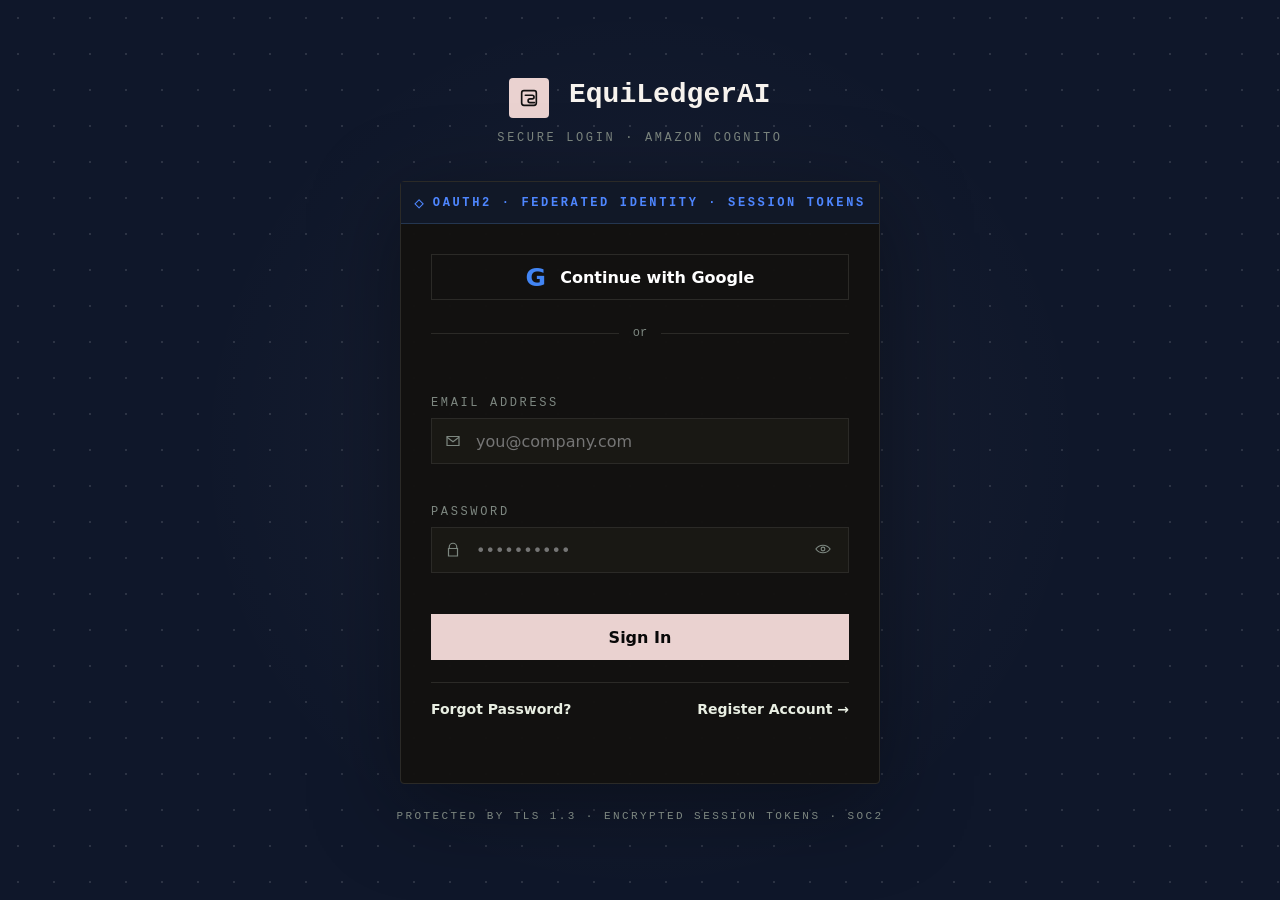
==== frontend/index.html @ 134f3f24 "feat: finalized full-stack and secured AWS credentials" ====
<!doctype html>
<html lang="en">
<head>
  <meta charset="utf-8">
  <meta name="viewport" content="width=device-width, initial-scale=1">
  <title>EquiLedgerAI | Secure Login</title>
  <link rel="stylesheet" href="./style.css">
</head>
<body>
  <main class="auth-shell">
    <section class="brand-lockup" aria-label="EquiLedgerAI">
      <div class="brand-mark" aria-hidden="true">
        <svg viewBox="0 0 24 24" width="22" height="22">
          <path d="M4 6.5A2.5 2.5 0 0 1 6.5 4h11A2.5 2.5 0 0 1 20 6.5v11a2.5 2.5 0 0 1-2.5 2.5h-11A2.5 2.5 0 0 1 4 17.5z" fill="none" stroke="currentColor" stroke-width="1.8"/>
          <path d="M8 9h7.5a2 2 0 0 1 0 4H13a2 2 0 0 0 0 4h5" fill="none" stroke="currentColor" stroke-width="1.8" stroke-linecap="round"/>
        </svg>
      </div>
      <h1>EquiLedgerAI</h1>
      <p>Secure login · Amazon Cognito</p>
    </section>

    <section class="login-card" aria-labelledby="login-title">
      <header class="login-card__header">
        <span aria-hidden="true">◇</span>
        <h2 id="login-title">OAuth2 · Federated Identity · Session Tokens</h2>
      </header>

      <div id="oauthContainer" class="oauth-container">
        <button id="googleLogin" class="google-button" type="button">
          <span class="google-g">G</span>
          <span>Continue with Google</span>
        </button>
        <div class="divider"><span>or</span></div>
      </div>

      <form id="loginForm" class="login-form" novalidate>
        <label class="field" for="email">
          <span>Email Address</span>
          <span class="input-wrap">
            <svg viewBox="0 0 24 24" aria-hidden="true"><path d="M4 6h16v12H4z" fill="none" stroke="currentColor" stroke-width="1.6"/><path d="m4 7 8 6 8-6" fill="none" stroke="currentColor" stroke-width="1.6"/></svg>
            <input id="email" name="email" type="email" autocomplete="email" placeholder="you@company.com">
          </span>
          <small id="emailError" class="error-text"></small>
        </label>

        <label class="field" for="password">
          <span>Password</span>
          <span class="input-wrap">
            <svg viewBox="0 0 24 24" aria-hidden="true"><path d="M7 10V8a5 5 0 0 1 10 0v2" fill="none" stroke="currentColor" stroke-width="1.6"/><path d="M6 10h12v10H6z" fill="none" stroke="currentColor" stroke-width="1.6"/></svg>
            <input id="password" name="password" type="password" autocomplete="current-password" placeholder="••••••••••">
            <button id="togglePassword" class="ghost-icon" type="button" aria-label="Show password">
              <svg viewBox="0 0 24 24" aria-hidden="true"><path d="M2.5 12s3.5-5 9.5-5 9.5 5 9.5 5-3.5 5-9.5 5-9.5-5-9.5-5z" fill="none" stroke="currentColor" stroke-width="1.5"/><circle cx="12" cy="12" r="2.5" fill="none" stroke="currentColor" stroke-width="1.5"/></svg>
            </button>
          </span>
          <small id="passwordError" class="error-text"></small>
        </label>

        <button id="loginSubmit" class="primary-button" type="submit">Sign In</button>

        <div class="form-links">
          <a href="#" aria-label="Recover password">Forgot Password?</a>
          <a href="#" id="showRegister" aria-label="Register account">Register Account →</a>
        </div>

        <p id="authStatus" class="auth-status" role="status"></p>
      </form>

      <form id="registerForm" class="login-form" novalidate hidden>
        <label class="field" for="registerName">
          <span>Full Name</span>
          <span class="input-wrap">
            <svg viewBox="0 0 24 24" aria-hidden="true"><circle cx="12" cy="8" r="3.4" fill="none" stroke="currentColor" stroke-width="1.6"/><path d="M5 20c1.4-4 4-6 7-6s5.6 2 7 6" fill="none" stroke="currentColor" stroke-width="1.6"/></svg>
            <input id="registerName" name="name" type="text" autocomplete="name" placeholder="Aman Verma">
          </span>
        </label>

        <label class="field" for="registerEmail">
          <span>Email Address</span>
          <span class="input-wrap">
            <svg viewBox="0 0 24 24" aria-hidden="true"><path d="M4 6h16v12H4z" fill="none" stroke="currentColor" stroke-width="1.6"/><path d="m4 7 8 6 8-6" fill="none" stroke="currentColor" stroke-width="1.6"/></svg>
            <input id="registerEmail" name="email" type="email" autocomplete="email" placeholder="you@company.com">
          </span>
          <small id="registerEmailError" class="error-text"></small>
        </label>

        <label class="field" for="registerPassword">
          <span>Password</span>
          <span class="input-wrap">
            <svg viewBox="0 0 24 24" aria-hidden="true"><path d="M7 10V8a5 5 0 0 1 10 0v2" fill="none" stroke="currentColor" stroke-width="1.6"/><path d="M6 10h12v10H6z" fill="none" stroke="currentColor" stroke-width="1.6"/></svg>
            <input id="registerPassword" name="password" type="password" autocomplete="new-password" placeholder="At least 8 characters">
            <button id="registerTogglePassword" class="ghost-icon" type="button" aria-label="Show password">
              <svg viewBox="0 0 24 24" aria-hidden="true"><path d="M2.5 12s3.5-5 9.5-5 9.5 5 9.5 5-3.5 5-9.5 5-9.5-5-9.5-5z" fill="none" stroke="currentColor" stroke-width="1.5"/><circle cx="12" cy="12" r="2.5" fill="none" stroke="currentColor" stroke-width="1.5"/></svg>
            </button>
          </span>
          <small id="registerPasswordError" class="error-text"></small>
        </label>

        <button id="registerSubmit" class="primary-button" type="submit">Create Account</button>

        <div class="form-links">
          <a href="#" id="showLogin" aria-label="Back to sign in">← Back to Sign In</a>
        </div>

        <p id="registerStatus" class="auth-status" role="status"></p>
      </form>

      <form id="confirmForm" class="login-form" novalidate hidden>
        <label class="field" for="confirmCode">
          <span>Verification Code</span>
          <span class="input-wrap">
            <svg viewBox="0 0 24 24" aria-hidden="true"><path d="M4 6h16v12H4z" fill="none" stroke="currentColor" stroke-width="1.6"/><path d="m4 7 8 6 8-6" fill="none" stroke="currentColor" stroke-width="1.6"/></svg>
            <input id="confirmCode" name="code" type="text" inputmode="numeric" placeholder="123456">
          </span>
          <small id="confirmCodeError" class="error-text"></small>
        </label>

        <button id="confirmSubmit" class="primary-button" type="submit">Verify & Continue</button>

        <div class="form-links">
          <a href="#" id="resendCode" aria-label="Resend verification code">Resend Code</a>
          <a href="#" id="showLoginFromConfirm" aria-label="Back to sign in">← Back to Sign In</a>
        </div>

        <p id="confirmStatus" class="auth-status" role="status"></p>
      </form>
    </section>

    <footer class="auth-footer">Protected by TLS 1.3 · Encrypted session tokens · SOC2</footer>
  </main>
  <script src="./config.js"></script>
  <script src="./auth.js?v=2" defer></script>
</body>
</html>
---- frontend/style.css ----
:root {
  --bg: #0f172a;
  --panel: #12110f;
  --panel-2: #111827;
  --line: #2b2a27;
  --muted: #7d8780;
  --text: #f7f3ee;
  --pink: #ead2d0;
  --danger: #ff5e5b;
  --blue: #4e86ff;
}

* { box-sizing: border-box; }

body {
  margin: 0;
  min-height: 100vh;
  color: var(--text);
  background:
    radial-gradient(circle at center, rgba(234, 210, 208, .05), transparent 28rem),
    radial-gradient(circle, rgba(255,255,255,.12) 1px, transparent 1px),
    var(--bg);
  background-size: auto, 36px 36px, auto;
  font-family: ui-monospace, SFMono-Regular, Menlo, Consolas, "Liberation Mono", monospace;
}

.auth-shell {
  min-height: 100vh;
  display: flex;
  flex-direction: column;
  align-items: center;
  justify-content: center;
  padding: 32px 18px;
}

.brand-lockup {
  text-align: center;
  margin-bottom: 36px;
}

.brand-mark {
  width: 40px;
  height: 40px;
  display: inline-grid;
  place-items: center;
  margin-right: 10px;
  color: #111;
  background: var(--pink);
  border-radius: 4px;
  vertical-align: middle;
}

.brand-lockup h1 {
  display: inline-block;
  margin: 0;
  font-size: 28px;
  line-height: 1;
  letter-spacing: 0;
}

.brand-lockup p,
.login-card__header h2,
.field > span,
.auth-footer {
  color: var(--muted);
  text-transform: uppercase;
  letter-spacing: .22em;
}

.brand-lockup p {
  margin: 13px 0 0;
  font-size: 12px;
}

.login-card {
  width: min(100%, 480px);
  background: rgba(18, 17, 15, .96);
  border: 1px solid var(--line);
  border-radius: 4px;
  box-shadow: 0 22px 90px rgba(0, 0, 0, .38);
}

.login-card__header {
  display: flex;
  align-items: center;
  justify-content: center;
  gap: 9px;
  height: 42px;
  background: var(--panel-2);
  border-bottom: 1px solid #243651;
  color: var(--blue);
}

.login-card__header h2 {
  margin: 0;
  color: var(--blue);
  font-size: 12px;
}

.login-form {
  padding: 30px;
}

.google-button,
.primary-button,
.input-wrap {
  width: 100%;
  height: 46px;
  border-radius: 0;
  font: inherit;
}

.google-button {
  display: flex;
  align-items: center;
  justify-content: center;
  gap: 14px;
  color: #fff;
  background: transparent;
  border: 1px solid var(--line);
  font-family: system-ui, -apple-system, Segoe UI, sans-serif;
  font-weight: 700;
  cursor: pointer;
}

.google-button:hover { border-color: var(--pink); }

.google-g {
  font-size: 25px;
  font-weight: 800;
  color: #4285f4;
}

.divider {
  display: flex;
  align-items: center;
  gap: 14px;
  margin: 26px 0;
  color: var(--muted);
  font-size: 12px;
}

.divider::before,
.divider::after {
  content: "";
  flex: 1;
  height: 1px;
  background: var(--line);
}

.field {
  display: block;
  margin-bottom: 18px;
}

.field > span:first-child {
  display: block;
  margin-bottom: 8px;
  font-size: 12px;
}

.input-wrap {
  display: flex;
  align-items: center;
  gap: 12px;
  padding: 0 12px;
  background: #191814;
  border: 1px solid var(--line);
  color: var(--muted);
}

.input-wrap svg {
  width: 18px;
  height: 18px;
  flex: 0 0 auto;
}

input {
  width: 100%;
  min-width: 0;
  color: var(--text);
  border: 0;
  outline: 0;
  background: transparent;
  font: 16px system-ui, -apple-system, Segoe UI, sans-serif;
}

.field.is-invalid .input-wrap { border-color: var(--danger); }

.error-text {
  min-height: 17px;
  display: block;
  margin-top: 6px;
  color: var(--danger);
  font: 13px system-ui, -apple-system, Segoe UI, sans-serif;
}

.ghost-icon {
  width: 28px;
  height: 28px;
  border: 0;
  color: var(--muted);
  background: transparent;
  cursor: pointer;
}

.primary-button {
  margin-top: 0;
  border: 1px solid var(--pink);
  background: var(--pink);
  color: #080808;
  font-family: system-ui, -apple-system, Segoe UI, sans-serif;
  font-weight: 800;
  cursor: pointer;
}

.form-links {
  display: flex;
  justify-content: space-between;
  gap: 18px;
  margin-top: 22px;
  padding-top: 18px;
  border-top: 1px solid var(--line);
}

a {
  color: #e9efe3;
  font: 700 14px system-ui, -apple-system, Segoe UI, sans-serif;
  text-decoration: none;
}

.auth-status {
  min-height: 20px;
  margin: 16px 0 0;
  color: var(--muted);
  font: 13px system-ui, -apple-system, Segoe UI, sans-serif;
}

.auth-footer {
  margin-top: 26px;
  font-size: 11px;
}

@media (max-width: 520px) {
  .login-form { padding: 24px 18px; }
  .brand-lockup h1 { font-size: 24px; }
  .login-card__header h2 { font-size: 10px; }
  .oauth-container { padding: 24px 18px 0 18px; }
}

.oauth-container {
  padding: 30px 30px 0 30px; 
}


button:disabled {
  opacity: 0.5;
  cursor: not-allowed;
  pointer-events: none;
}


[hidden] {
  display: none !important;
}
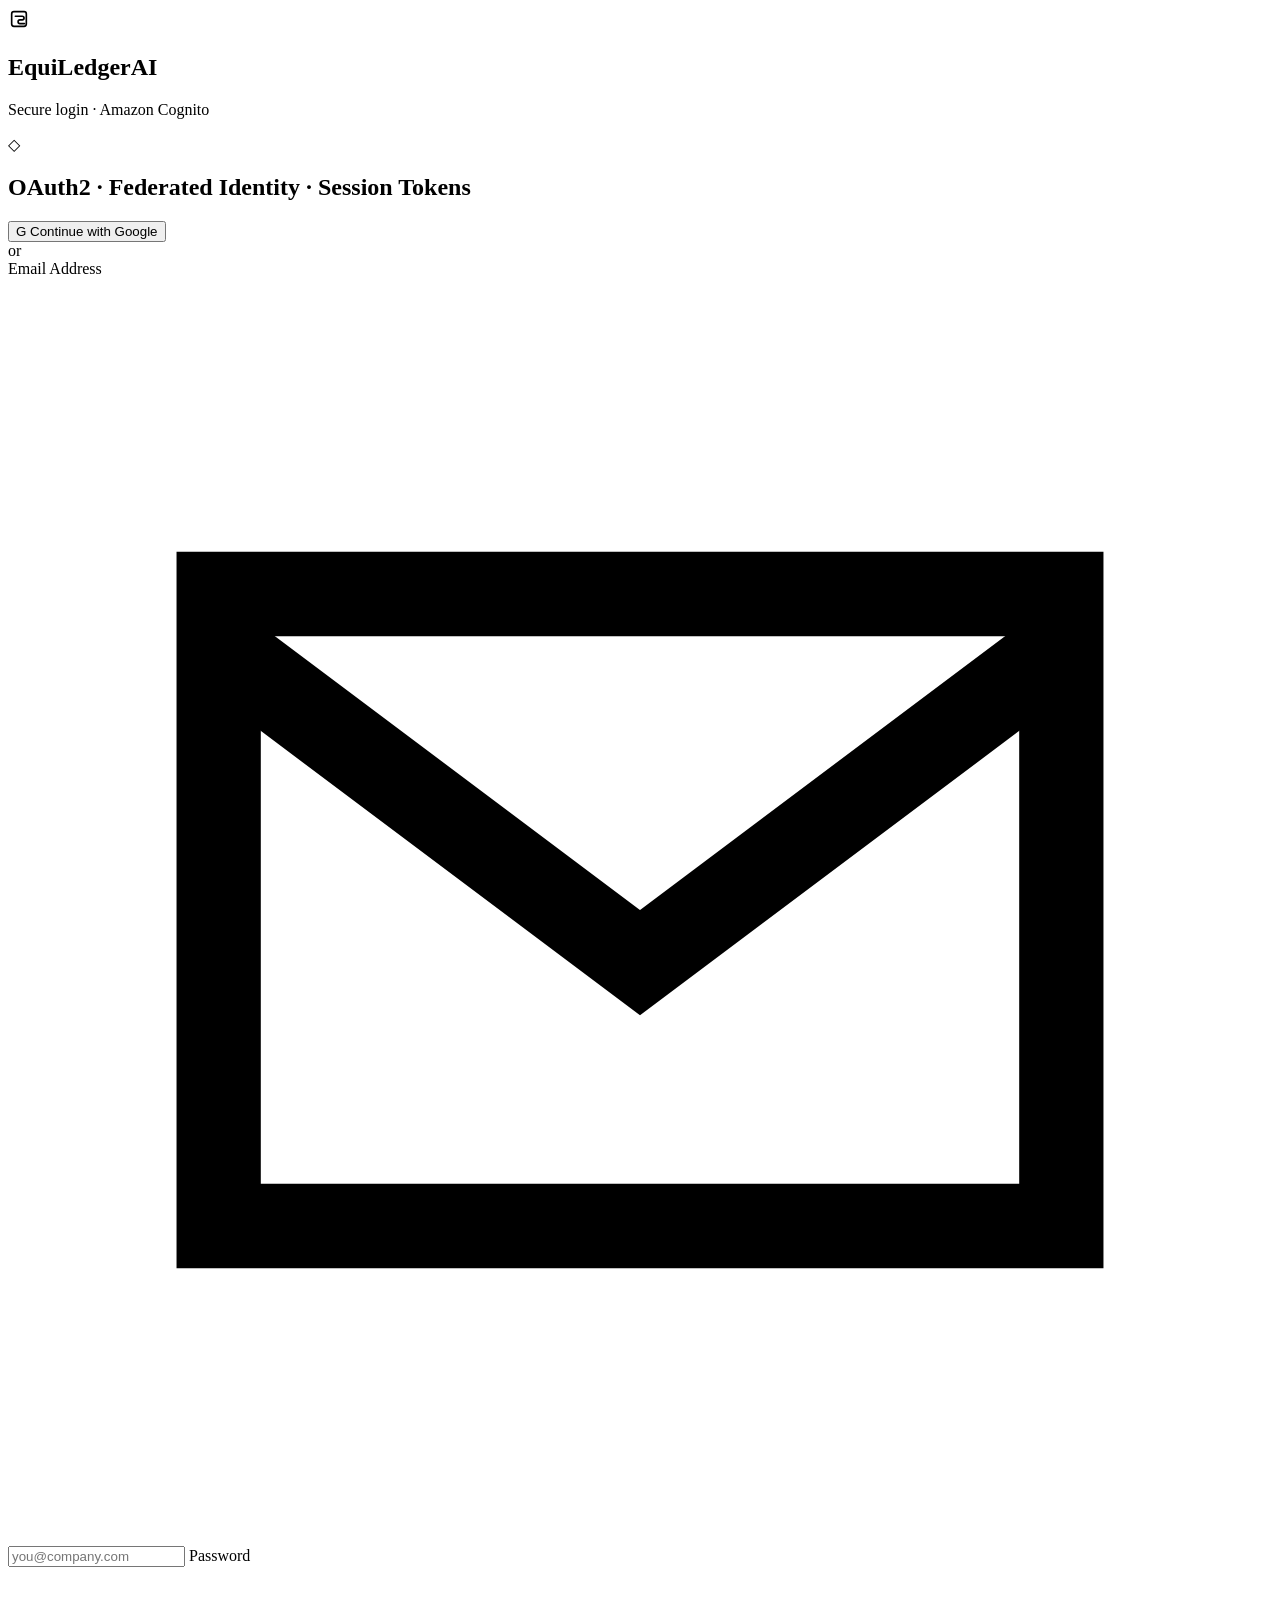
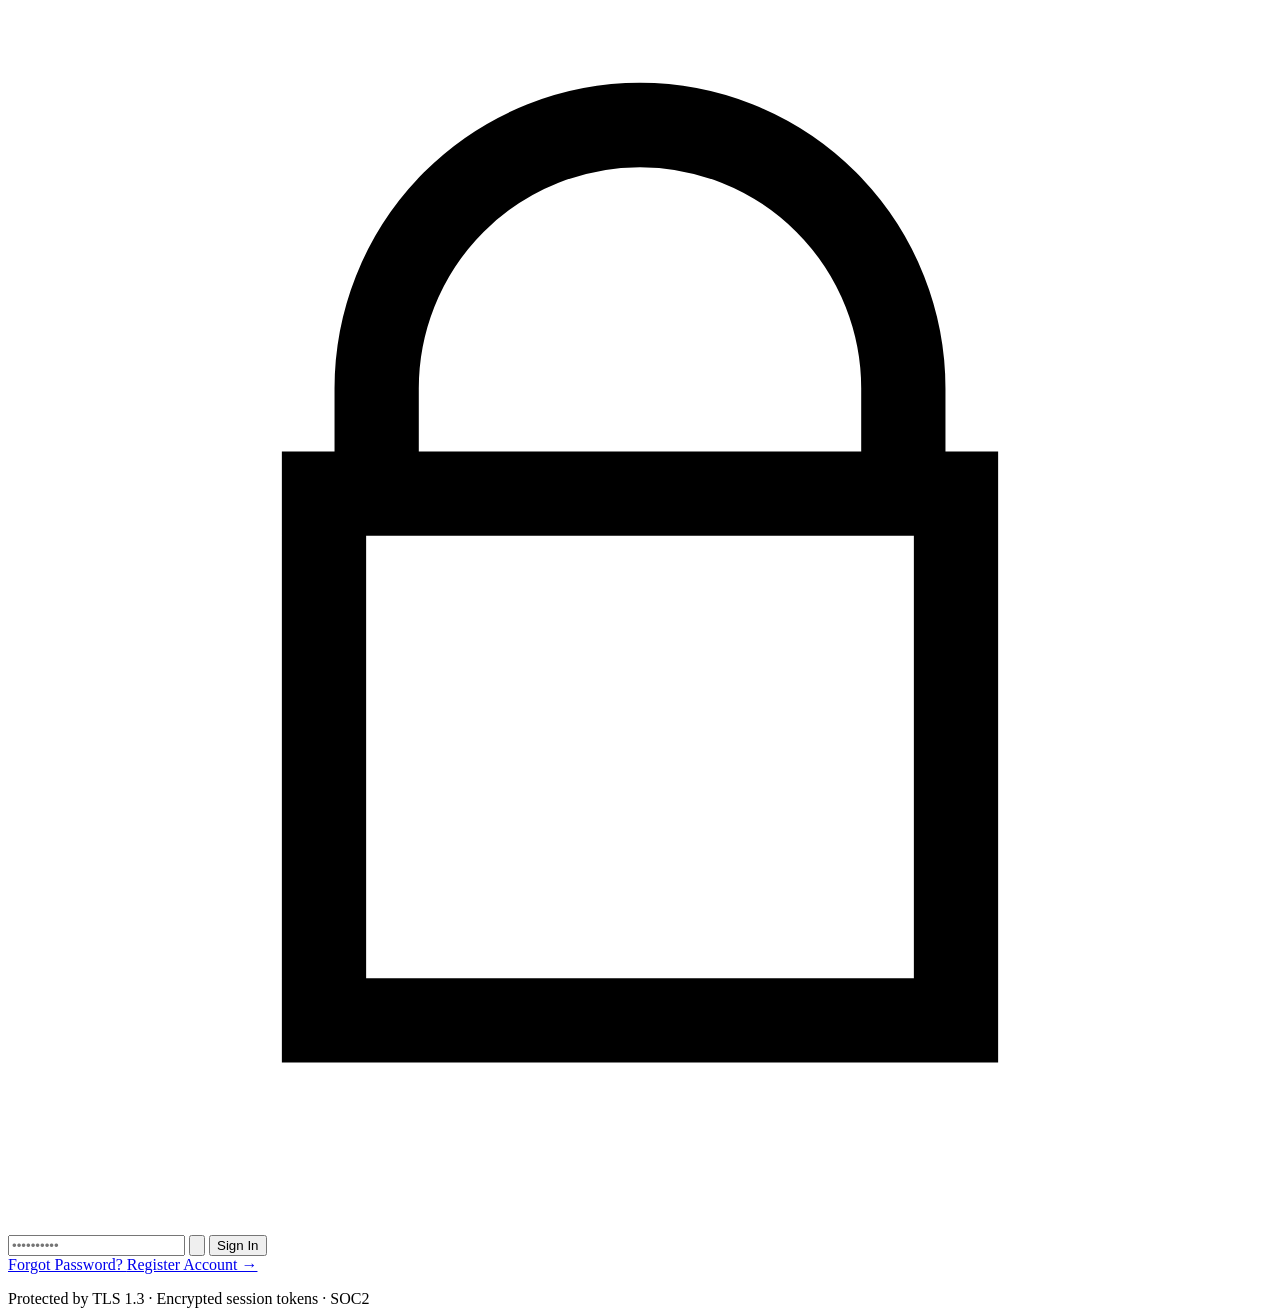
==== commit 1d473de4: "Add changes for my new feature" ====
--- a/frontend/index.html
+++ b/frontend/index.html
@@ -58,7 +58,14 @@
         <button id="loginSubmit" class="primary-button" type="submit">Sign In</button>
 
         <div class="form-links">
-          <a href="#" aria-label="Recover password">Forgot Password?</a>
+          <a
+          href="javascript:void(0);"
+          id="forgotPasswordLink"
+          class="forgot-password-link"
+          aria-label="Recover password" >
+
+          Forgot Password?
+          </a>
           <a href="#" id="showRegister" aria-label="Register account">Register Account →</a>
         </div>
 
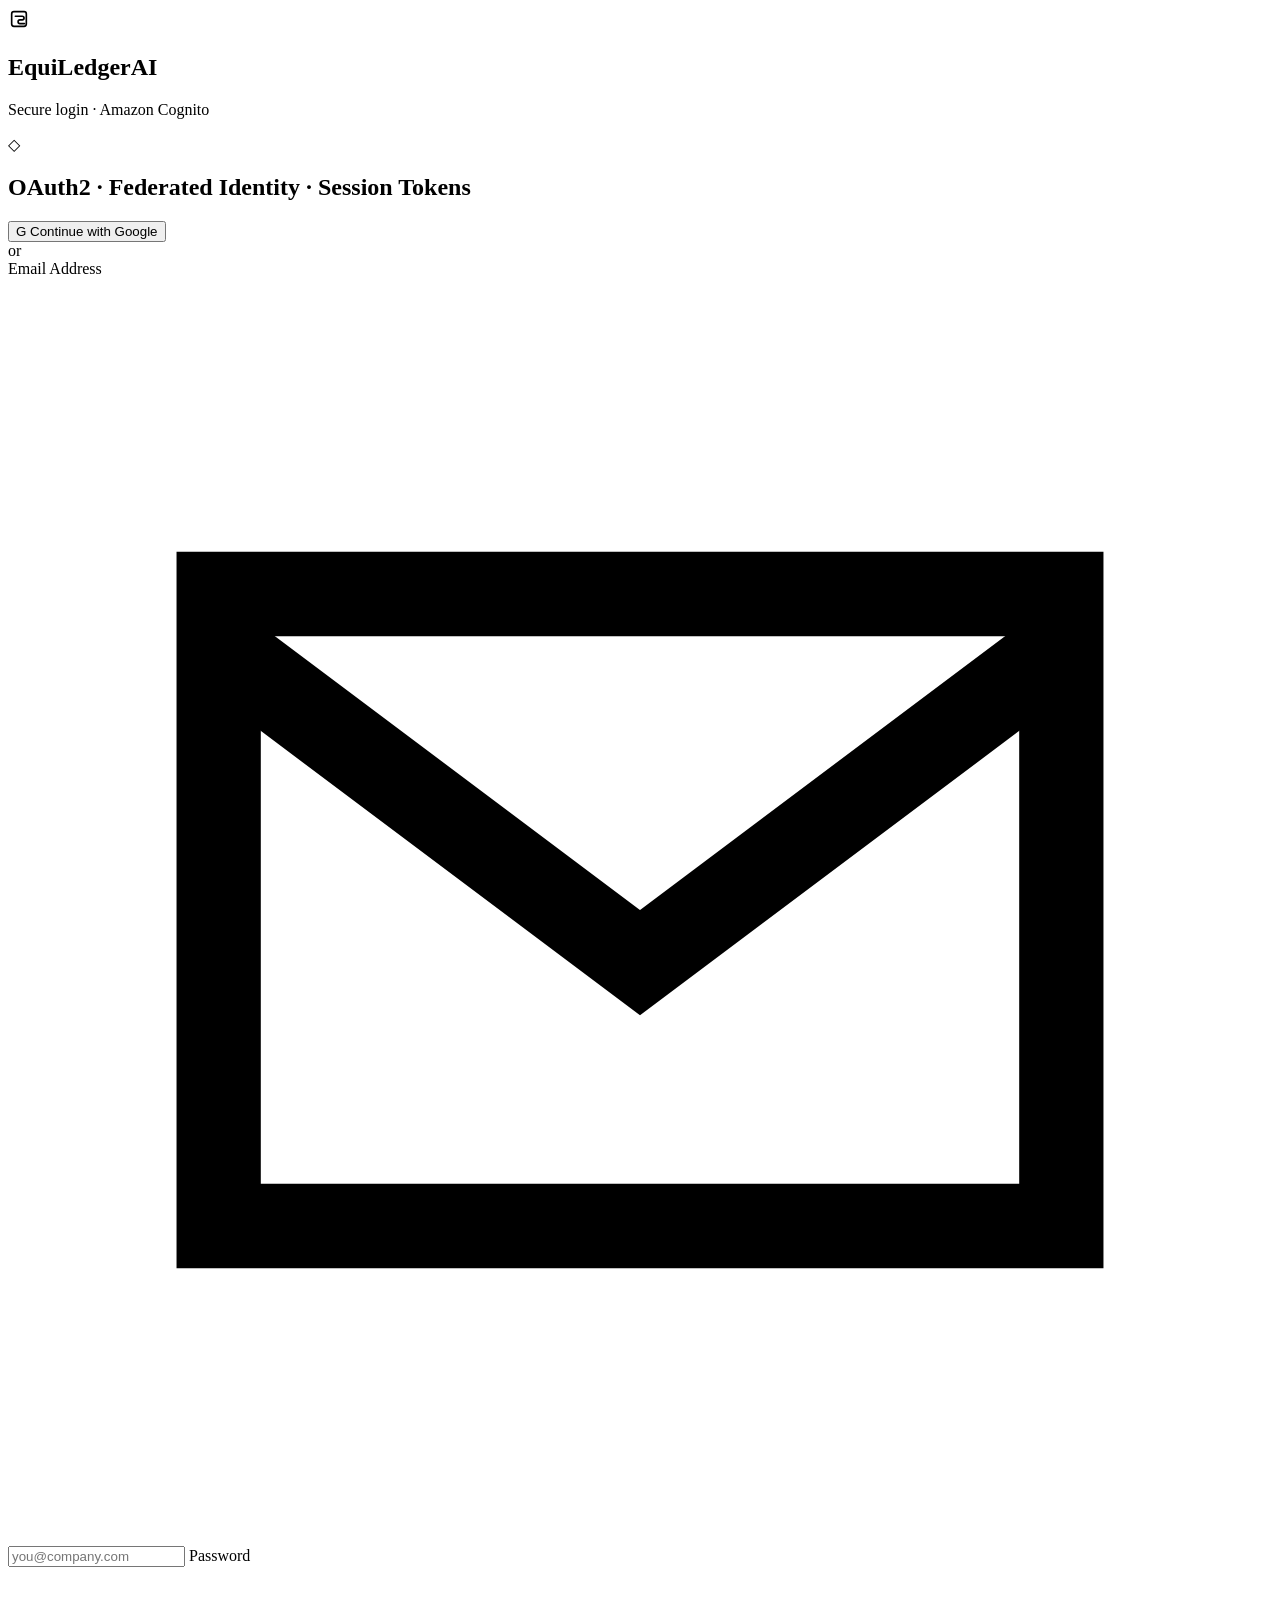
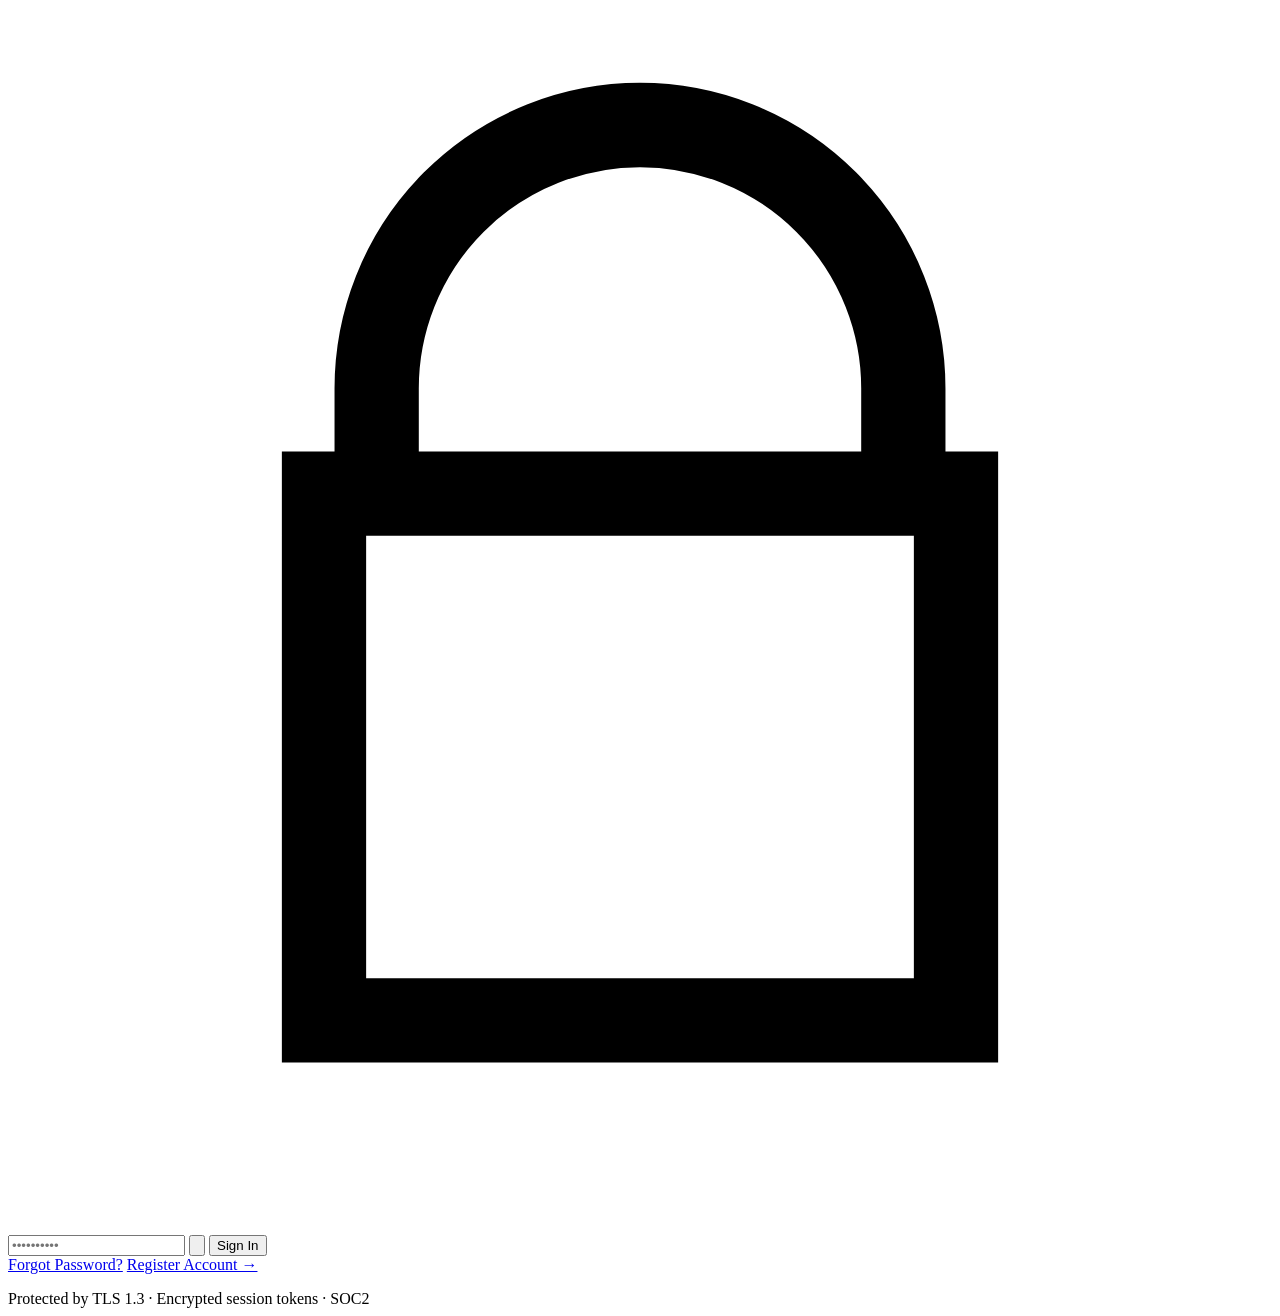
==== commit fa65c15c: "fixed bugs in import and split" ====
--- a/frontend/index.html
+++ b/frontend/index.html
@@ -58,14 +58,7 @@
         <button id="loginSubmit" class="primary-button" type="submit">Sign In</button>
 
         <div class="form-links">
-          <a
-          href="javascript:void(0);"
-          id="forgotPasswordLink"
-          class="forgot-password-link"
-          aria-label="Recover password" >
-
-          Forgot Password?
-          </a>
+          <a href="#" id="forgotPassword" aria-label="Recover password" onclick="alert('Forgot password functionality is coming soon! Please contact your administrator if you are locked out.'); return false;">Forgot Password?</a>
           <a href="#" id="showRegister" aria-label="Register account">Register Account →</a>
         </div>
 
